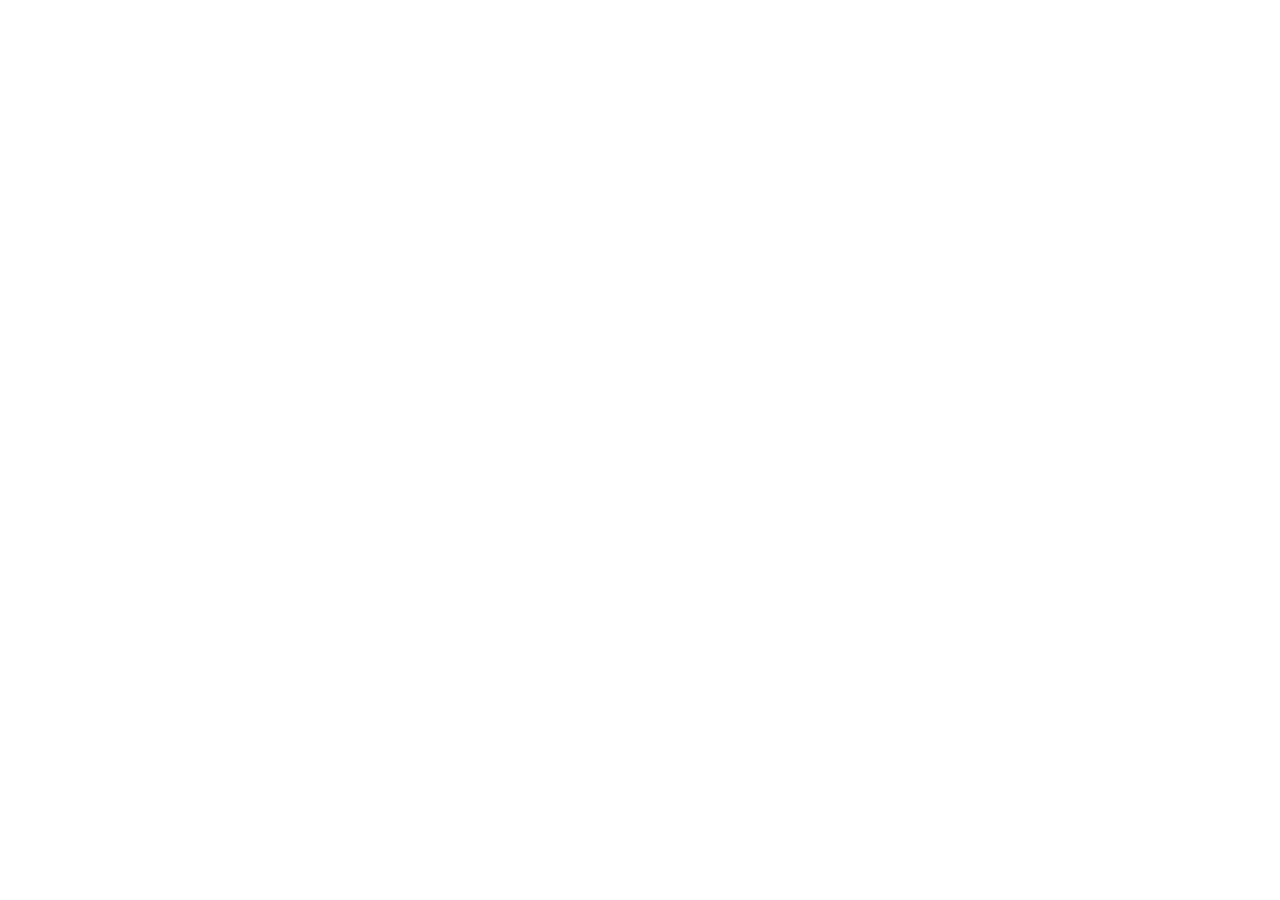
==== index.html @ f106d26b "Init : création du dépôt, arborescence des fichiers et structure HTML de base" ====
<!DOCTYPE html>
<html lang="fr">
<head>
 <meta charset="UTF-8">
 <meta name="viewport" content="width=device-width, initial-scale=1.0">
 <title>AfriTalent — Accueil</title>
 <!-- Bootstrap 5 via CDN : feuille de style -->
 <link
href="https://cdn.jsdelivr.net/npm/bootstrap@5.3.0/dist/css/bootstrap.min.css"
rel="stylesheet">
 <!-- Votre feuille de style personnelle -->
 <link rel="stylesheet" href="css/style.css">
</head>
<body>
 <!-- Le contenu de la page sera ajoute ici -->
 <!-- Bootstrap 5 via CDN : script JavaScript -->
 <script
src="https://cdn.jsdelivr.net/npm/bootstrap@5.3.0/dist/js/bootstrap.bundle.min.js"
></script>
 <!-- Votre script JavaScript -->
 <script src="js/main.js"></script>
 </body>
</html>
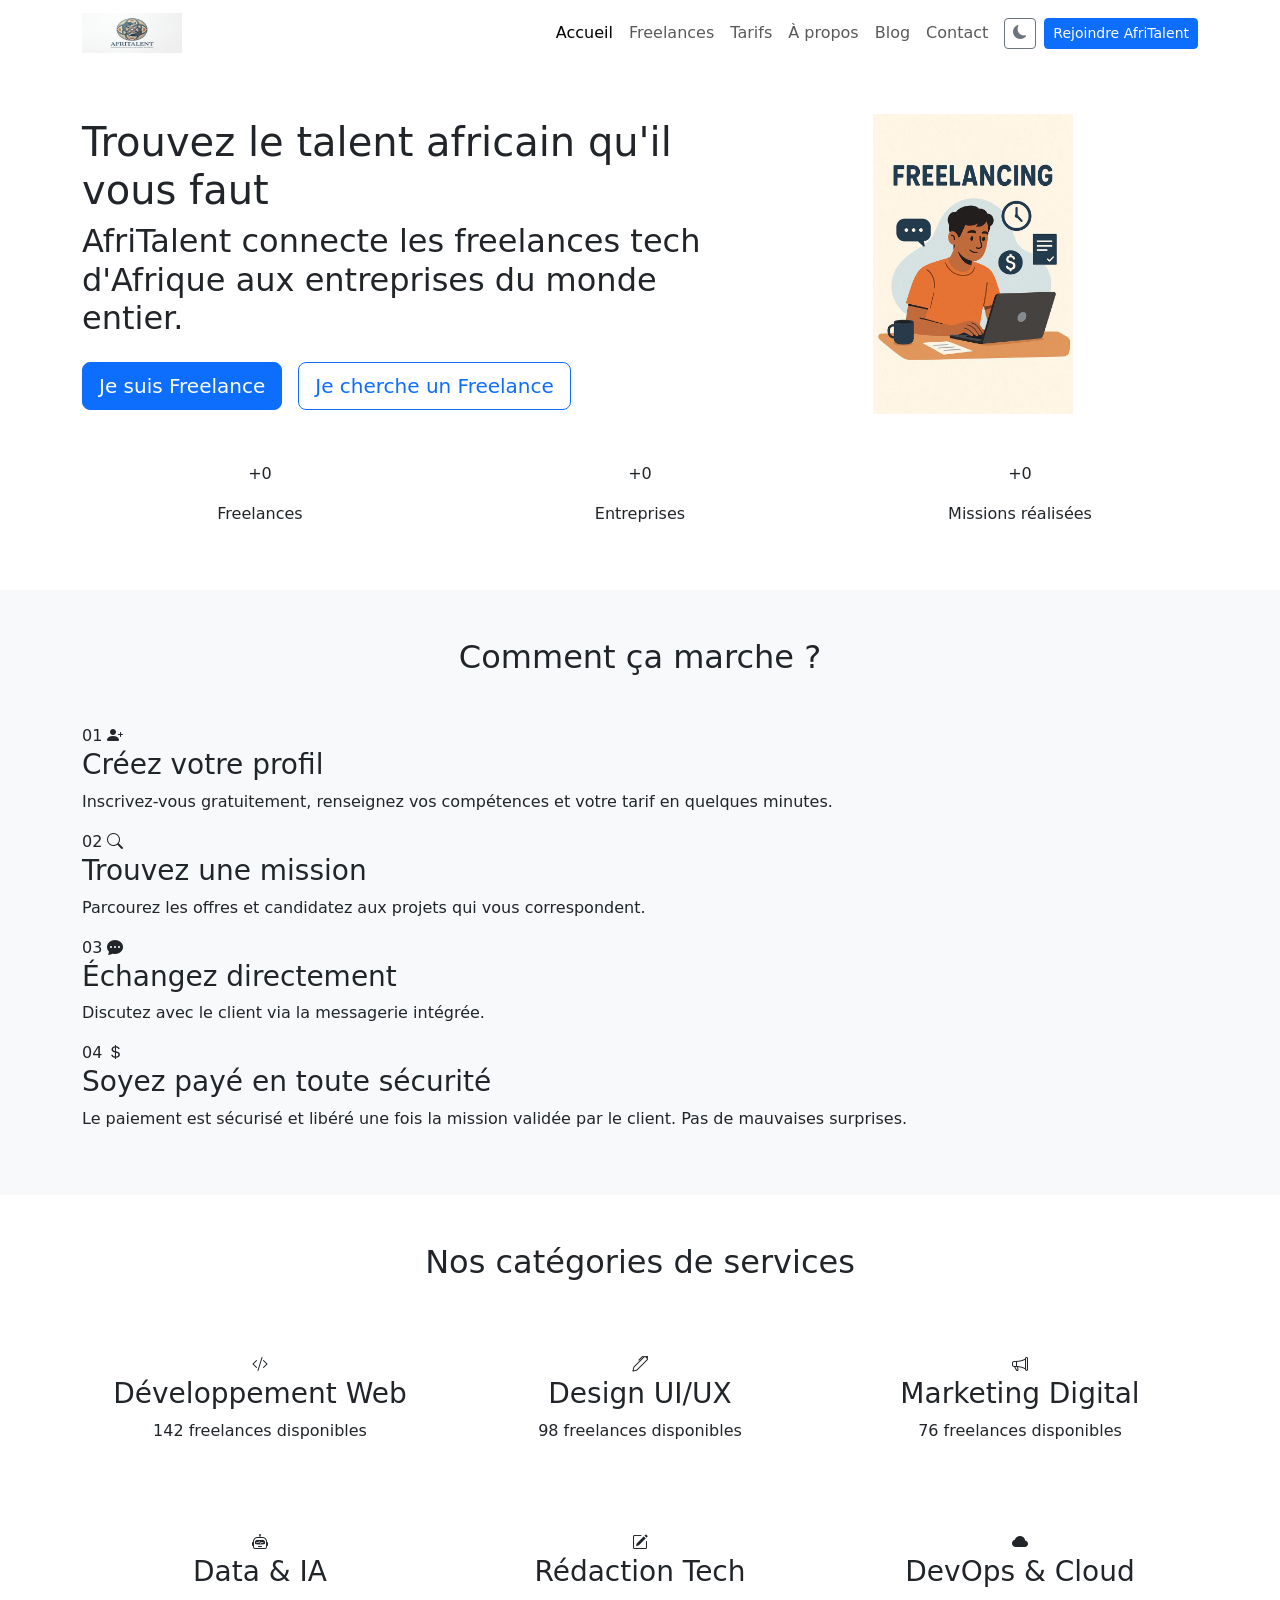
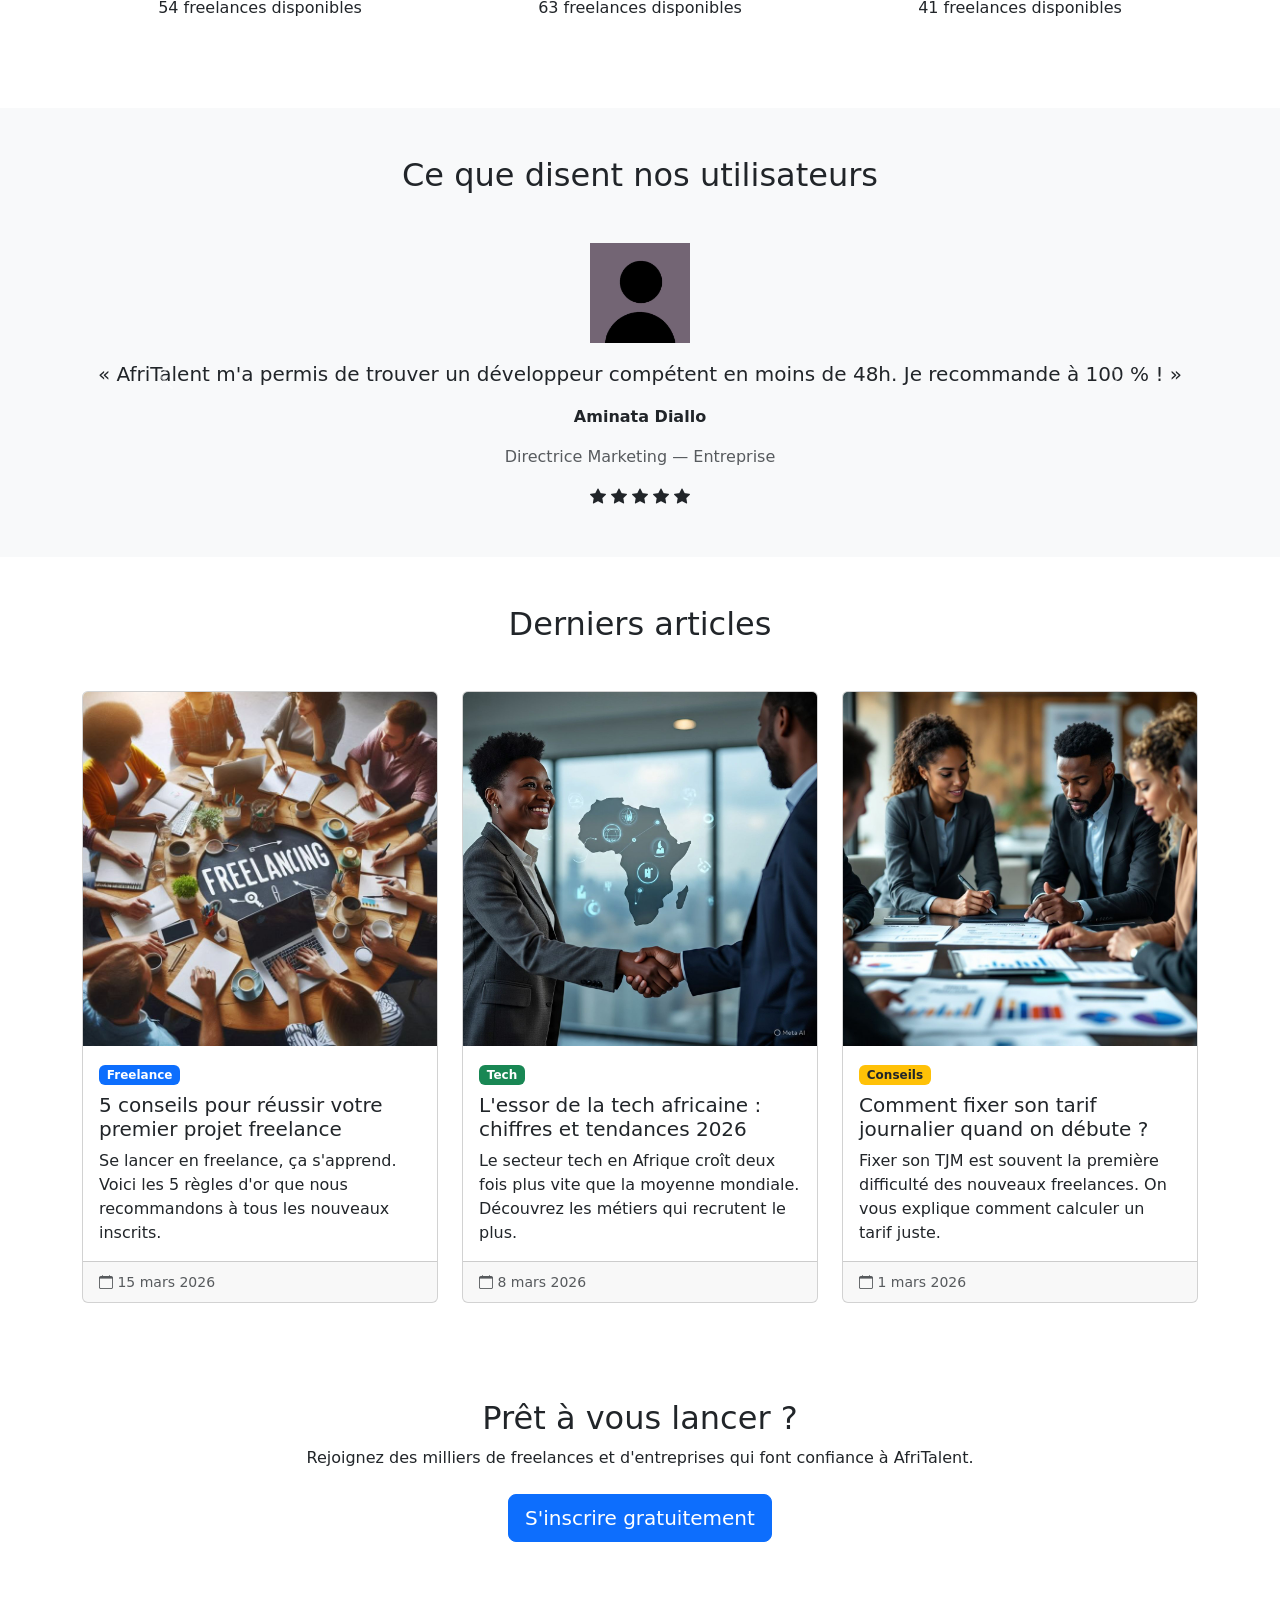
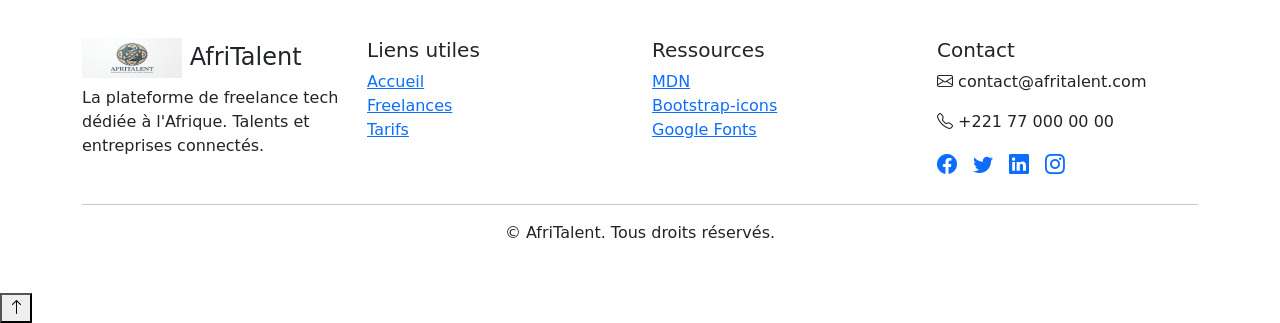
==== commit a8c718fd: "HTML : structure complète des 5 pages avec sections et contenu texte" ====
--- a/index.html
+++ b/index.html
@@ -1,23 +1,419 @@
 <!DOCTYPE html>
 <html lang="fr">
 <head>
- <meta charset="UTF-8">
- <meta name="viewport" content="width=device-width, initial-scale=1.0">
- <title>AfriTalent — Accueil</title>
- <!-- Bootstrap 5 via CDN : feuille de style -->
- <link
-href="https://cdn.jsdelivr.net/npm/bootstrap@5.3.0/dist/css/bootstrap.min.css"
-rel="stylesheet">
- <!-- Votre feuille de style personnelle -->
- <link rel="stylesheet" href="css/style.css">
+  <meta charset="UTF-8">
+  <meta name="viewport" content="width=device-width, initial-scale=1.0">
+  <title>AfriTalent — Accueil</title>
+  <link href="https://cdn.jsdelivr.net/npm/bootstrap@5.3.0/dist/css/bootstrap.min.css" rel="stylesheet">
+  <link href="https://cdn.jsdelivr.net/npm/bootstrap-icons@1.11.0/font/bootstrap-icons.css" rel="stylesheet">
+  <link href="https://fonts.googleapis.com/css2?family=Poppins:wght@600;700&family=Lato:wght@400;700&display=swap" rel="stylesheet">
+
+  
+  <link rel="stylesheet" href="css/style.css">
 </head>
 <body>
- <!-- Le contenu de la page sera ajoute ici -->
- <!-- Bootstrap 5 via CDN : script JavaScript -->
- <script
-src="https://cdn.jsdelivr.net/npm/bootstrap@5.3.0/dist/js/bootstrap.bundle.min.js"
-></script>
- <!-- Votre script JavaScript -->
- <script src="js/main.js"></script>
- </body>
+
+ 
+  <nav class="navbar navbar-expand-lg" id="navbar">
+    <div class="container">
+          <a class="navbar-brand d-flex align-items-center gap-2" href="index.html">
+            <img src="images/WhatsApp Image 2026-04-07 at 17.41.24.jpeg" width="100" height="40" alt="Logo AfriTalent" />
+          </a>
+
+     
+      <button
+        class="navbar-toggler"
+        type="button"
+        data-bs-toggle="collapse"
+        data-bs-target="#navMenu"
+        aria-controls="navMenu"
+        aria-expanded="false"
+        aria-label="Ouvrir le menu">
+        <span class="navbar-toggler-icon"></span>
+      </button>
+
+      
+      <div class="collapse navbar-collapse" id="navMenu">
+        <ul class="navbar-nav ms-auto align-items-lg-center">
+          <li class="nav-item"><a class="nav-link active" href="index.html">Accueil</a></li>
+          <li class="nav-item"><a class="nav-link" href="freelances.html">Freelances</a></li>
+          <li class="nav-item"><a class="nav-link" href="tarifs.html">Tarifs</a></li>
+          <li class="nav-item"><a class="nav-link" href="about.html">À propos</a></li>
+          <li class="nav-item"><a class="nav-link" href="index.html#blog">Blog</a></li>
+          <li class="nav-item"><a class="nav-link" href="contact.html">Contact</a></li>
+          
+          <li class="nav-item ms-lg-2">
+            <button id="darkModeToggle" class="btn btn-sm btn-outline-secondary" aria-label="Activer le mode sombre">
+              <i class="bi bi-moon-fill"></i>
+            </button>
+          </li>
+         
+          <li class="nav-item ms-lg-2">
+            <a href="freelances.html" class="btn btn-primary btn-sm">Rejoindre AfriTalent</a>
+          </li>
+        </ul>
+      </div>
+
+    </div>
+  </nav>
+  
+
+
+  <main>    
+    <section id="hero">
+      <div class="container py-5">
+        <div class="row align-items-center">
+          <div class="col-lg-7">
+            <h1 class="hero-titre">Trouvez le talent africain qu'il vous faut</h1>
+            <h2 class="hero-sous-titre">AfriTalent connecte les freelances tech d'Afrique aux entreprises du monde entier.</h2>
+            <div class="d-flex gap-3 flex-wrap mt-4">
+              <a href="freelances.html" class="btn btn-primary btn-lg">Je suis Freelance</a>
+              <a href="freelances.html" class="btn btn-outline-primary btn-lg">Je cherche un Freelance</a>
+            </div>
+          </div>
+
+          
+          <div class="col-lg-5 text-center mt-4 mt-lg-0">
+            <img
+              src="images/df5d270bd0e7ac4cbce2df0875bbf3d8.jpg"
+               class="img-fluid hero-img"
+              width="200">
+              
+          </div>
+
+        </div>
+
+        
+        <div class="row text-center mt-5 stats-row">
+          <div class="col-4">
+            <p class="stat-nombre" data-cible="2500">+0</p>
+            <p class="stat-label">Freelances</p>
+          </div>
+          <div class="col-4">
+            <p class="stat-nombre" data-cible="800">+0</p>
+            <p class="stat-label">Entreprises</p>
+          </div>
+          <div class="col-4">
+            <p class="stat-nombre" data-cible="12000">+0</p>
+            <p class="stat-label">Missions réalisées</p>
+          </div>
+        </div>
+
+      </div>
+    </section>
+    
+    <section id="comment-ca-marche" class="py-5 bg-light">
+      <div class="container">
+
+        <h2 class="text-center section-titre mb-5">Comment ça marche ?</h2>
+
+       
+        <div class="bento-grid">
+
+          <div class="bento-card bento-large">
+            <span class="etape-num">01</span>
+            <i class="bi bi-person-plus-fill bento-icon"></i>
+            <h3>Créez votre profil</h3>
+            <p>Inscrivez-vous gratuitement, renseignez vos compétences et votre tarif en quelques minutes.</p>
+          </div>
+
+          <div class="bento-card">
+            <span class="etape-num">02</span>
+            <i class="bi bi-search bento-icon"></i>
+            <h3>Trouvez une mission</h3>
+            <p>Parcourez les offres et candidatez aux projets qui vous correspondent.</p>
+          </div>
+
+          <div class="bento-card">
+            <span class="etape-num">03</span>
+            <i class="bi bi-chat-dots-fill bento-icon"></i>
+            <h3>Échangez directement</h3>
+            <p>Discutez avec le client via la messagerie intégrée.</p>
+          </div>
+
+          <div class="bento-card bento-large">
+            <span class="etape-num">04</span>
+            <i class="bi bi-currency-dollar bento-icon"></i>
+            <h3>Soyez payé en toute sécurité</h3>
+            <p>Le paiement est sécurisé et libéré une fois la mission validée par le client. Pas de mauvaises surprises.</p>
+          </div>
+
+        </div>
+
+      </div>
+    </section>
+    
+    <section id="categories" class="py-5">
+      <div class="container">
+
+        <h2 class="text-center section-titre mb-5">Nos catégories de services</h2>
+
+        <div class="row g-4">
+
+          <div class="col-6 col-md-4">
+            <div class="carte-categorie text-center p-4">
+              <i class="bi bi-code-slash cat-icon"></i>
+              <h3>Développement Web</h3>
+              <p>142 freelances disponibles</p>
+            </div>
+          </div>
+
+          <div class="col-6 col-md-4">
+            <div class="carte-categorie text-center p-4">
+              <i class="bi bi-pen cat-icon"></i>
+              <h3>Design UI/UX</h3>
+              <p>98 freelances disponibles</p>
+            </div>
+          </div>
+
+          <div class="col-6 col-md-4">
+            <div class="carte-categorie text-center p-4">
+              <i class="bi bi-megaphone cat-icon"></i>
+              <h3>Marketing Digital</h3>
+              <p>76 freelances disponibles</p>
+            </div>
+          </div>
+
+          <div class="col-6 col-md-4">
+            <div class="carte-categorie text-center p-4">
+              <i class="bi bi-robot cat-icon"></i>
+              <h3>Data & IA</h3>
+              <p>54 freelances disponibles</p>
+            </div>
+          </div>
+
+          <div class="col-6 col-md-4">
+            <div class="carte-categorie text-center p-4">
+              <i class="bi bi-pencil-square cat-icon"></i>
+              <h3>Rédaction Tech</h3>
+              <p>63 freelances disponibles</p>
+            </div>
+          </div>
+
+          <div class="col-6 col-md-4">
+            <div class="carte-categorie text-center p-4">
+              <i class="bi bi-cloud-fill cat-icon"></i>
+              <h3>DevOps & Cloud</h3>
+              <p>41 freelances disponibles</p>
+            </div>
+          </div>
+
+        </div>
+
+      </div>
+    </section>
+    
+    <section id="temoignages" class="py-5 bg-light">
+      <div class="container">
+
+        <h2 class="text-center section-titre mb-5">Ce que disent nos utilisateurs</h2>
+
+       
+        <div id="carouselTemoignages" class="carousel slide" data-bs-ride="carousel">
+
+          <div class="carousel-inner">
+
+            
+            <div class="carousel-item active">
+              <div class="temoignage-carte text-center mx-auto">
+                <img src="images/687cf7e472a3b16ec2a5eead4aaeaf37.jpg" width="100" class="avatar-temoignage">
+                <blockquote class="blockquote mt-3">
+                  <p>« AfriTalent m'a permis de trouver un développeur compétent en moins de 48h. Je recommande à 100 % ! »</p>
+                </blockquote>
+                <p class="fw-bold">Aminata Diallo</p>
+                <p class="text-muted">Directrice Marketing — Entreprise</p>
+                <div class="etoiles">
+                  <i class="bi bi-star-fill"></i>
+                  <i class="bi bi-star-fill"></i>
+                  <i class="bi bi-star-fill"></i>
+                  <i class="bi bi-star-fill"></i>
+                  <i class="bi bi-star-fill"></i>
+                </div>
+              </div>
+            </div>
+
+            
+            <div class="carousel-item">
+              <div class="temoignage-carte text-center mx-auto">
+                <img src="images/76f5a322677777bc0635cb9f564b9ad1.jpg"   width="100" class="avatar-temoignage">
+                <blockquote class="blockquote mt-3">
+                  <p>« Grâce à AfriTalent, j'ai décroché mes 5 premières missions en seulement 2 semaines. »</p>
+                </blockquote>
+                <p class="fw-bold">Kofi Olomide</p>
+                <p class="text-muted">Développeur Frontend — Freelance</p>
+                <div class="etoiles">
+                  <i class="bi bi-star-fill"></i>
+                  <i class="bi bi-star-fill"></i>
+                  <i class="bi bi-star-fill"></i>
+                  <i class="bi bi-star-fill"></i>
+                  <i class="bi bi-star-half"></i>
+                </div>
+              </div>
+            </div>
+
+            
+            <div class="carousel-item">
+              <div class="temoignage-carte text-center mx-auto">
+                <img src="images/f19e9a0d8a4726cd33b479cc084d7b6a.jpg" width="100" class="avatar-temoignage">
+                <blockquote class="blockquote mt-3">
+                  <p>« Une plateforme pensée pour les freelances africains. Les paiements sont rapides et sécurisés. »</p>
+                </blockquote>
+                <p class="fw-bold">Fatou Ndiaye</p>
+                <p class="text-muted">Designer UI/UX — Freelance</p>
+                <div class="etoiles">
+                  <i class="bi bi-star-fill"></i>
+                  <i class="bi bi-star-fill"></i>
+                  <i class="bi bi-star-fill"></i>
+                  <i class="bi bi-star-fill"></i>
+                  <i class="bi bi-star-fill"></i>
+                </div>
+              </div>
+            </div>
+
+          </div>
+
+          
+          <button class="carousel-control-prev" type="button" data-bs-target="#carouselTemoignages" data-bs-slide="prev" aria-label="Témoignage précédent">
+            <span class="carousel-control-prev-icon"></span>
+          </button>
+          <button class="carousel-control-next" type="button" data-bs-target="#carouselTemoignages" data-bs-slide="next" aria-label="Témoignage suivant">
+            <span class="carousel-control-next-icon"></span>
+          </button>
+
+        </div>
+
+      </div>
+    </section>
+   
+    <section id="blog" class="py-5">
+      <div class="container">
+
+        <h2 class="text-center section-titre mb-5">Derniers articles</h2>
+
+        <div class="row g-4">
+
+         
+          <article class="col-12 col-md-4">
+            <div class="card h-100">
+              <img src="images/b1a58b099ced44c5b2db3e77854147b1.jpg" width="100" class="card-img-top">
+              <div class="card-body">
+                <span class="badge bg-primary mb-2">Freelance</span>
+                <h3 class="card-title h5">5 conseils pour réussir votre premier projet freelance</h3>
+                <p class="card-text">Se lancer en freelance, ça s'apprend. Voici les 5 règles d'or que nous recommandons à tous les nouveaux inscrits.</p>
+              </div>
+              <div class="card-footer text-muted">
+                <small><i class="bi bi-calendar"></i> 15 mars 2026</small>
+              </div>
+            </div>
+          </article>
+
+          
+          <article class="col-12 col-md-4">
+            <div class="card h-100">
+              <img src="images/bdda19cdc6d26619f533c00db366be8b.jpg" width="100" class="card-img-top">
+              <div class="card-body">
+                <span class="badge bg-success mb-2">Tech</span>
+                <h3 class="card-title h5">L'essor de la tech africaine : chiffres et tendances 2026</h3>
+                <p class="card-text">Le secteur tech en Afrique croît deux fois plus vite que la moyenne mondiale. Découvrez les métiers qui recrutent le plus.</p>
+              </div>
+              <div class="card-footer text-muted">
+                <small><i class="bi bi-calendar"></i> 8 mars 2026</small>
+              </div>
+            </div>
+          </article>
+
+          
+          <article class="col-12 col-md-4">
+            <div class="card h-100">
+              <img src="images/9570a740dff319b472f298de32eec435.jpg" width="100" class="card-img-top">
+              <div class="card-body">
+                <span class="badge bg-warning text-dark mb-2">Conseils</span>
+                <h3 class="card-title h5">Comment fixer son tarif journalier quand on débute ?</h3>
+                <p class="card-text">Fixer son TJM est souvent la première difficulté des nouveaux freelances. On vous explique comment calculer un tarif juste.</p>
+              </div>
+              <div class="card-footer text-muted">
+                <small><i class="bi bi-calendar"></i> 1 mars 2026</small>
+              </div>
+            </div>
+          </article>
+
+        </div>
+      </div>
+    </section>
+    
+    <section id="cta" class="py-5">
+      <div class="container text-center">
+        <h2 class="section-titre">Prêt à vous lancer ?</h2>
+        <p class="mb-4">Rejoignez des milliers de freelances et d'entreprises qui font confiance à AfriTalent.</p>
+        <a href="contact.html" class="btn btn-primary btn-lg">S'inscrire gratuitement</a>
+      </div>
+    </section>
+    
+
+  </main>
+
+
+ 
+  <footer class="py-5">
+    <div class="container">
+      <div class="row g-4">
+
+       
+        <div class="col-12 col-md-3">
+          <h4><img src="images/WhatsApp Image 2026-04-07 at 17.41.24.jpeg" width="100" height="40" alt="Logo AfriTalent" /> AfriTalent</h4>
+          <p>La plateforme de freelance tech dédiée à l'Afrique. Talents et entreprises connectés.</p>
+        </div>
+
+        
+        <div class="col-6 col-md-3">
+          <h5>Liens utiles</h5>
+          <ul class="list-unstyled">
+            <li><a href="index.html">Accueil</a></li>
+            <li><a href="freelances.html">Freelances</a></li>
+            <li><a href="tarifs.html">Tarifs</a></li>
+          </ul>
+        </div>
+
+       
+        <div class="col-6 col-md-3">
+          <h5>Ressources</h5>
+          <ul class="list-unstyled">
+            <li><a href="https://developer.mozilla.org/fr/">MDN</a></li>
+            <li><a href="https://icons.getbootstrap.com/">Bootstrap-icons</a></li>
+            <li><a href="https://fonts.googleapis.com/css2?family=Poppins:wght@600;700&family=Lato:wght@400;700&display=swap">Google Fonts</a></li>
+          </ul>
+        </div>
+
+        
+        <div class="col-12 col-md-3">
+          <h5>Contact</h5>
+          <p><i class="bi bi-envelope"></i> contact@afritalent.com</p>
+          <p><i class="bi bi-telephone"></i> +221 77 000 00 00</p>
+          <div class="d-flex gap-3 mt-2">
+            <a href="#" aria-label="Facebook AfriTalent"><i class="bi bi-facebook fs-5"></i></a>
+            <a href="#" aria-label="Twitter AfriTalent"><i class="bi bi-twitter fs-5"></i></a>
+            <a href="#" aria-label="LinkedIn AfriTalent"><i class="bi bi-linkedin fs-5"></i></a>
+            <a href="#" aria-label="Instagram AfriTalent"><i class="bi bi-instagram fs-5"></i></a>
+          </div>
+        </div>
+
+      </div>
+
+     
+      <hr class="mt-4">
+      <p class="text-center mb-0">© <span id="annee"></span> AfriTalent. Tous droits réservés.</p>
+    </div>
+  </footer>
+  
+
+ 
+  <button id="btnHaut" aria-label="Retour en haut de page">
+    <i class="bi bi-arrow-up"></i>
+  </button>
+
+  
+  <script src="https://cdn.jsdelivr.net/npm/bootstrap@5.3.0/dist/js/bootstrap.bundle.min.js"></script>
+  <script src="js/main.js"></script>
+
+</body>
 </html>
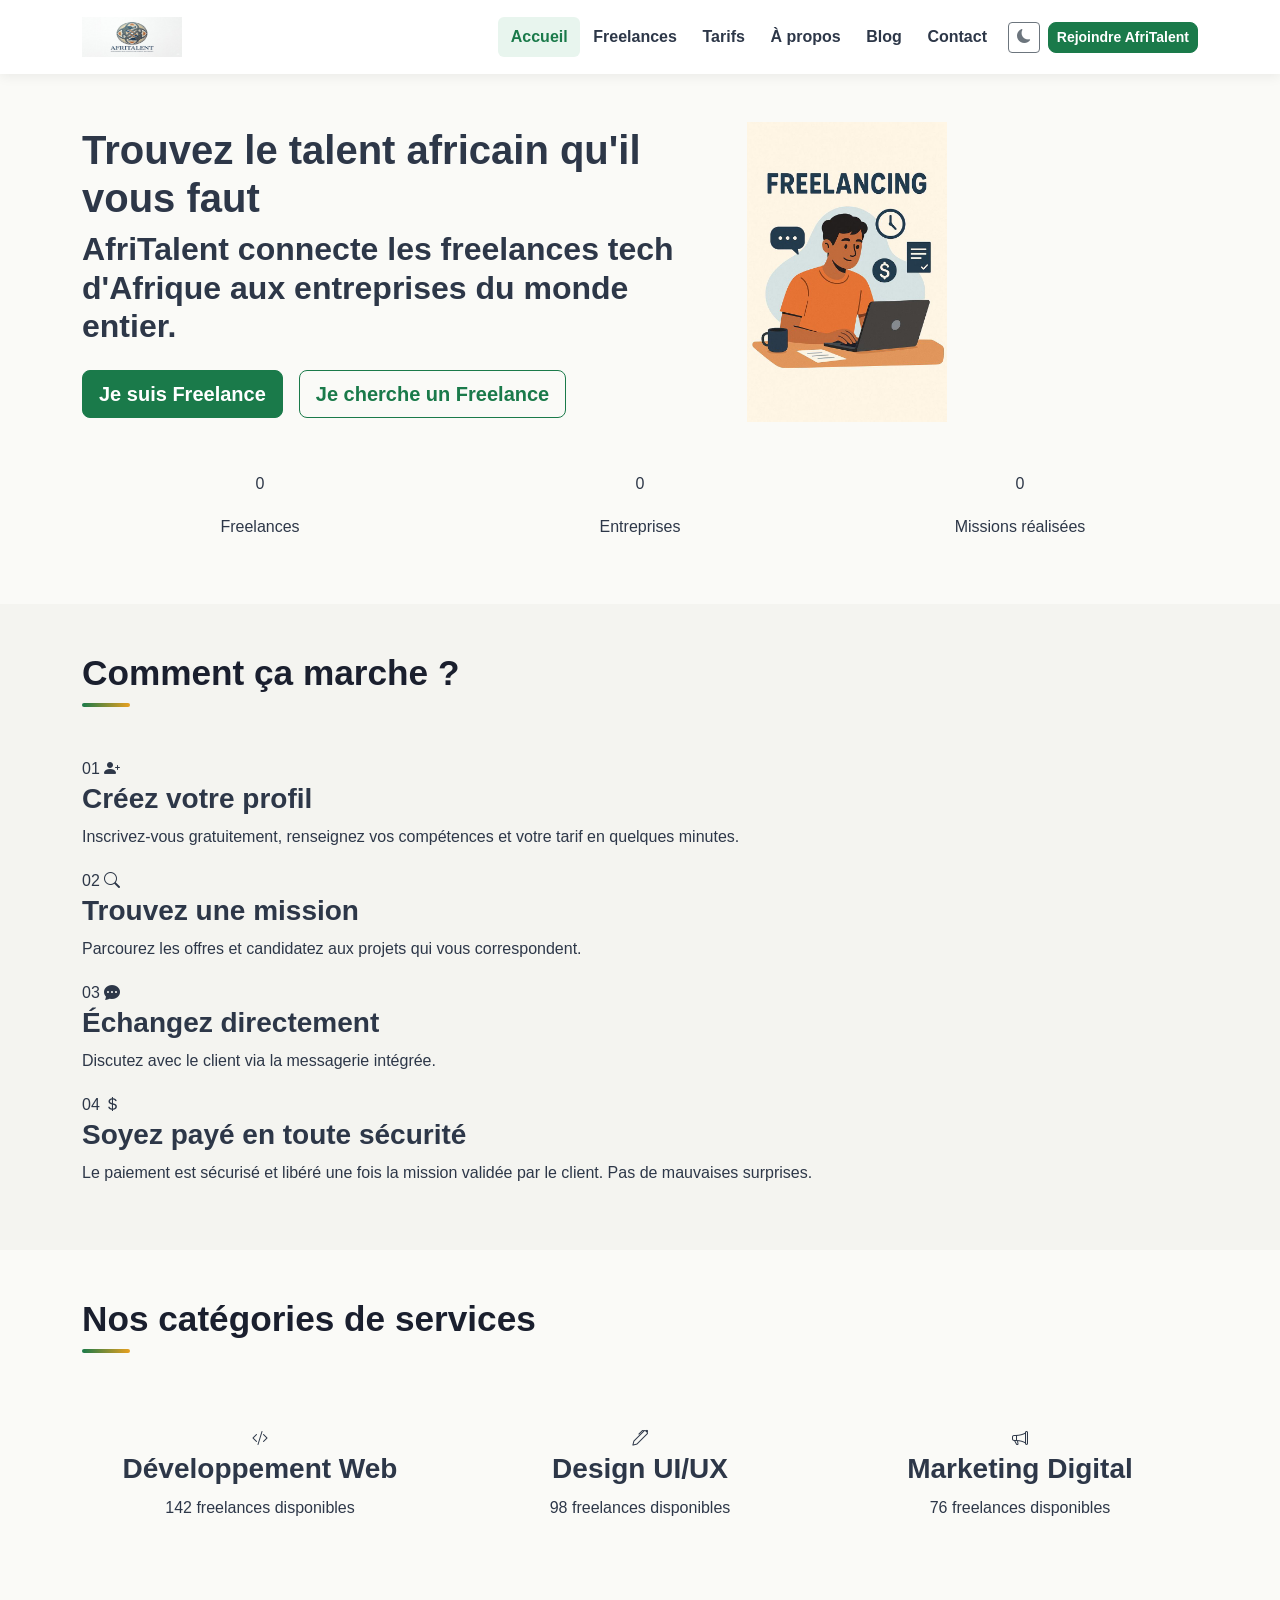
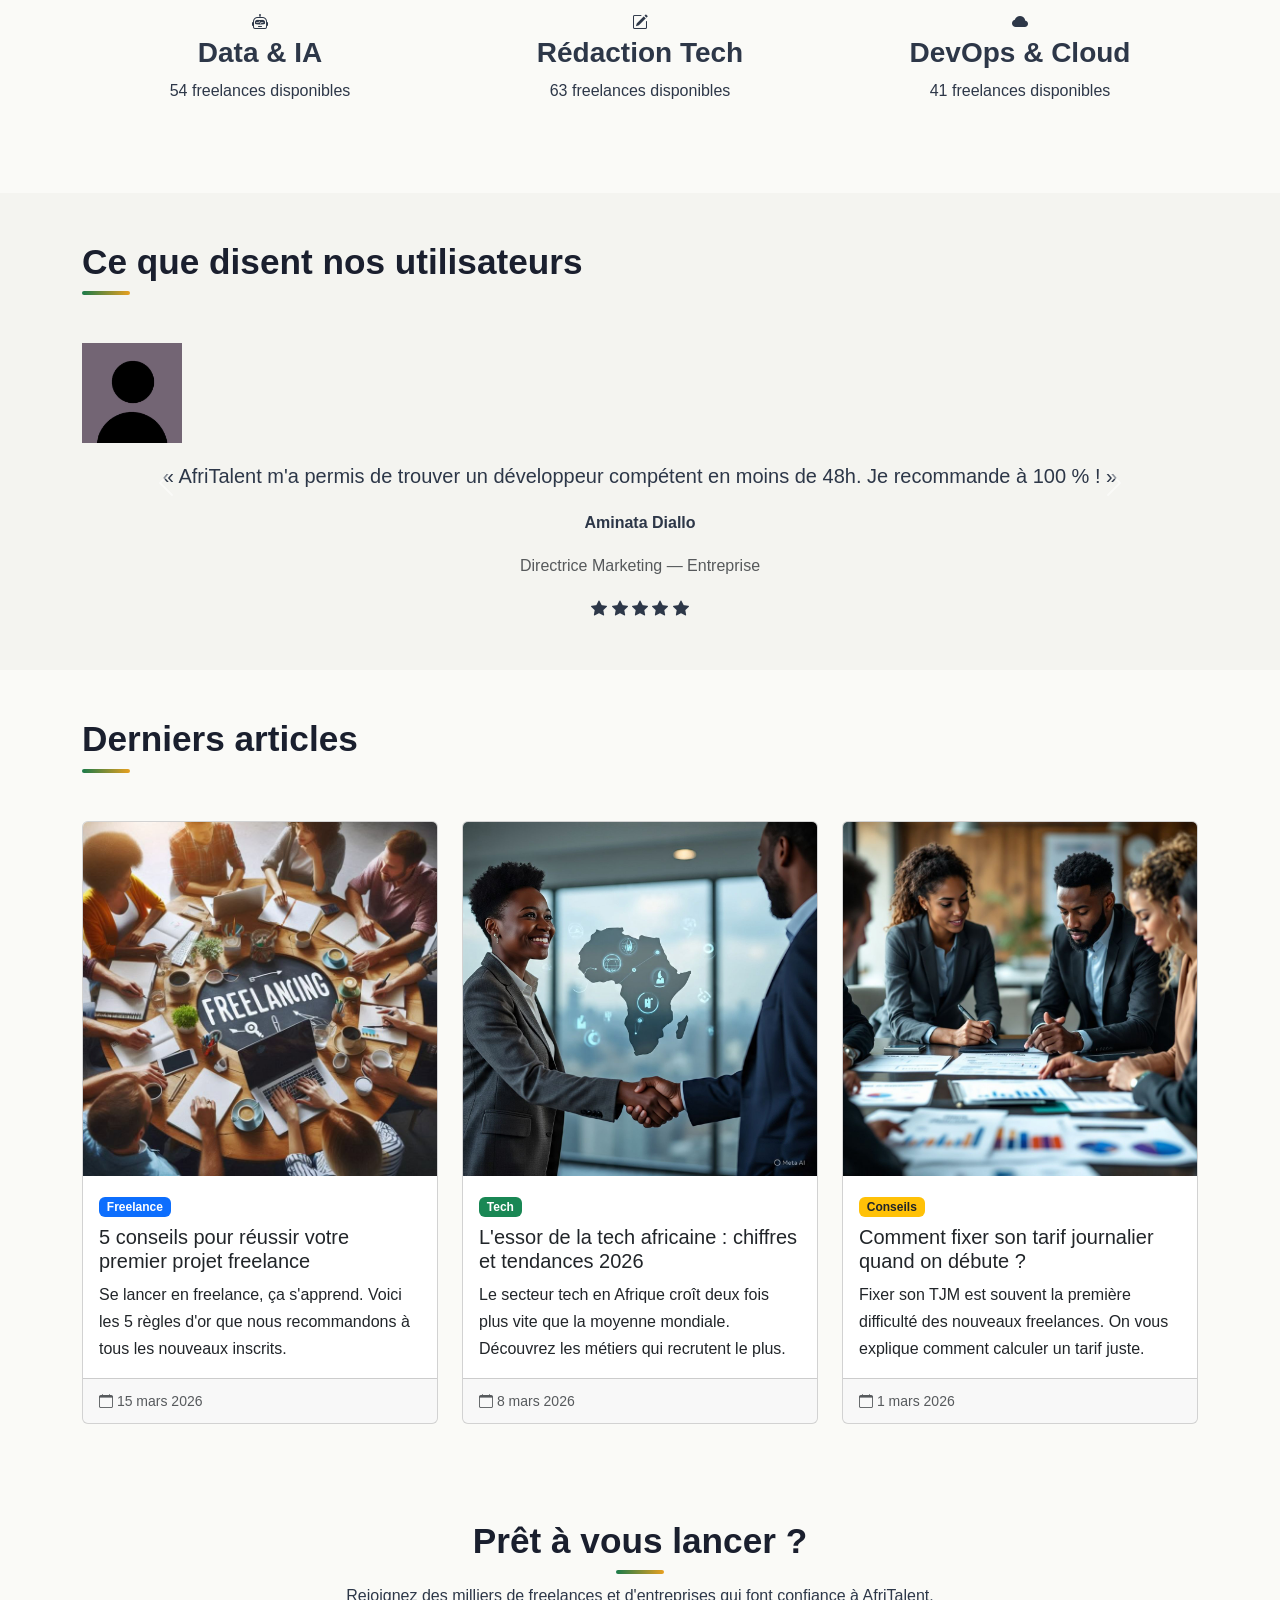
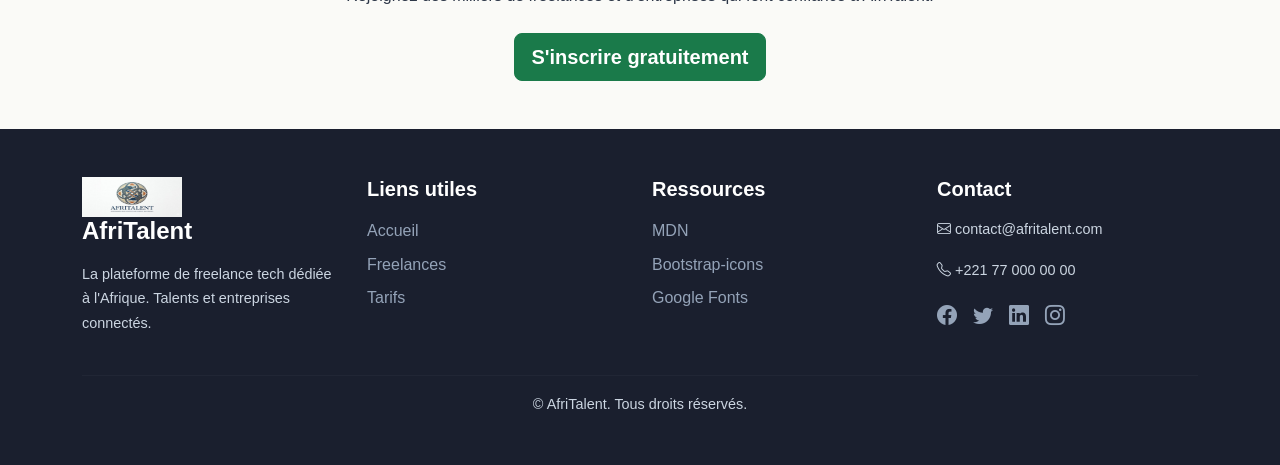
==== commit 2b1aab99: "CSS : variables, typographie, layout général et styles de base" ====
--- a/index.html
+++ b/index.html
@@ -86,15 +86,15 @@
         
         <div class="row text-center mt-5 stats-row">
           <div class="col-4">
-            <p class="stat-nombre" data-cible="2500">+0</p>
+            <p class="stat-nombre" data-cible="2500">0</p>
             <p class="stat-label">Freelances</p>
           </div>
           <div class="col-4">
-            <p class="stat-nombre" data-cible="800">+0</p>
+            <p class="stat-nombre" data-cible="800">0</p>
             <p class="stat-label">Entreprises</p>
           </div>
           <div class="col-4">
-            <p class="stat-nombre" data-cible="12000">+0</p>
+            <p class="stat-nombre" data-cible="12000">0</p>
             <p class="stat-label">Missions réalisées</p>
           </div>
         </div>
--- a/css/style.css
+++ b/css/style.css
@@ -0,0 +1,179 @@
+/* COMMIT 3 — CSS : variables, typographie, layout général et styles de base */
+
+:root {
+  --vert:        #1a7a4a;
+  --vert-clair:  #25a060;
+  --vert-pale:   #e8f5ee;
+  --or:          #e8a020;
+  --or-clair:    #fef3dc;
+  --blanc:       #ffffff;
+  --creme:       #fafaf7;
+  --gris-clair:  #f4f4f0;
+  --gris-texte:  #6b7280;
+  --sombre:      #1a1f2e;
+  --texte:       #2d3748;
+  --ombre:       0 4px 20px rgba(0,0,0,.08);
+  --ombre-forte: 0 8px 32px rgba(0,0,0,.14);
+  --radius:      12px;
+  --radius-lg:   20px;
+  --transition:  .25s ease;
+}
+
+body.dark-mode {
+  --blanc:      #1a1f2e;
+  --creme:      #141824;
+  --gris-clair: #1e2535;
+  --texte:      #e2e8f0;
+  --gris-texte: #94a3b8;
+  --vert-pale:  #0e2a1c;
+  --or-clair:   #2a1f00;
+  background-color: #141824 !important;
+  color: #e2e8f0 !important;
+}
+
+*, *::before, *::after { box-sizing: border-box; margin: 0; padding: 0; }
+html { scroll-behavior: smooth; overflow-x: hidden; }
+
+body {
+  font-family: 'Lato', sans-serif;
+  font-size: 16px;
+  line-height: 1.7;
+  color: var(--texte);
+  background: var(--creme);
+  overflow-x: hidden;
+  transition: background var(--transition), color var(--transition);
+}
+
+img { max-width: 100%; display: block; }
+a { color: var(--vert); text-decoration: none; transition: color var(--transition); }
+a:hover { color: var(--vert-clair); }
+:focus-visible { outline: 3px solid var(--vert); outline-offset: 3px; }
+
+h1, h2, h3, h4, h5, h6, .hero-titre, .section-titre {
+  font-family: 'Poppins', sans-serif;
+  font-weight: 700;
+  line-height: 1.2;
+}
+
+.section-titre {
+  font-size: clamp(1.6rem, 3vw, 2.2rem);
+  color: var(--sombre);
+  position: relative;
+  display: inline-block;
+}
+body.dark-mode .section-titre { color: var(--texte); }
+
+.section-titre::after {
+  content: '';
+  display: block;
+  width: 48px;
+  height: 4px;
+  background: linear-gradient(90deg, var(--vert), var(--or));
+  border-radius: 2px;
+  margin-top: 8px;
+}
+.text-center .section-titre::after { margin-inline: auto; }
+
+.bg-light { background-color: var(--gris-clair) !important; }
+body.dark-mode .bg-light { background-color: #1e2535 !important; }
+
+#navbar {
+  background: var(--blanc);
+  box-shadow: 0 2px 12px rgba(0,0,0,.07);
+  padding: .75rem 0;
+  position: sticky;
+  top: 0;
+  z-index: 1000;
+  min-height: 64px;
+  transition: all var(--transition);
+}
+body.dark-mode #navbar { background: #1a1f2e !important; }
+
+#navbar .nav-link {
+  font-weight: 700;
+  color: var(--texte);
+  padding: .4rem .8rem;
+  border-radius: 6px;
+  transition: background var(--transition), color var(--transition);
+}
+#navbar .nav-link:hover,
+#navbar .nav-link.active {
+  color: var(--vert);
+  background: var(--vert-pale);
+}
+body.dark-mode #navbar .nav-link { color: var(--texte); }
+
+.btn-primary {
+  background: var(--vert) !important;
+  border-color: var(--vert) !important;
+  color: #fff !important;
+  font-weight: 700;
+  border-radius: 8px;
+  transition: all var(--transition);
+}
+.btn-primary:hover {
+  background: var(--vert-clair) !important;
+  border-color: var(--vert-clair) !important;
+  transform: translateY(-1px);
+  box-shadow: 0 4px 14px rgba(26,122,74,.35);
+}
+.btn-outline-primary {
+  color: var(--vert) !important;
+  border-color: var(--vert) !important;
+  font-weight: 700;
+  border-radius: 8px;
+  background: transparent !important;
+  transition: all var(--transition);
+}
+.btn-outline-primary:hover {
+  background: var(--vert) !important;
+  color: #fff !important;
+  transform: translateY(-1px);
+}
+
+footer { background: var(--sombre); color: #cbd5e1; }
+footer h4, footer h5 { color: #fff; font-family: 'Poppins', sans-serif; font-weight: 700; margin-bottom: 1rem; }
+footer a { color: #94a3b8; transition: color var(--transition); }
+footer a:hover { color: var(--or); }
+footer hr { border-color: rgba(255,255,255,.12); }
+footer p { font-size: .9rem; }
+footer li { margin-bottom: .4rem; }
+
+#btnHaut {
+  position: fixed !important;
+  bottom: 2rem !important;
+  right: 2rem !important;
+  width: 52px !important;
+  height: 52px !important;
+  border-radius: 50% !important;
+  background: var(--vert) !important;
+  color: #fff !important;
+  border: none !important;
+  font-size: 1.3rem !important;
+  cursor: pointer !important;
+  display: flex !important;
+  align-items: center !important;
+  justify-content: center !important;
+  padding: 0 !important;
+  opacity: 0;
+  pointer-events: none;
+  transform: translateY(14px);
+  transition: opacity .35s ease, transform .35s ease;
+  box-shadow: 0 4px 18px rgba(26,122,74,.5) !important;
+  z-index: 9999 !important;
+}
+#btnHaut.visible {
+  opacity: 1 !important;
+  pointer-events: auto !important;
+  transform: translateY(0) !important;
+}
+#btnHaut:hover { background: var(--vert-clair) !important; transform: translateY(-4px) !important; }
+
+body.dark-mode h1, body.dark-mode h2, body.dark-mode h3,
+body.dark-mode h4, body.dark-mode h5, body.dark-mode p,
+body.dark-mode li, body.dark-mode label { color: var(--texte); }
+body.dark-mode .text-muted { color: #94a3b8 !important; }
+body.dark-mode .card { background: #1e2535 !important; }
+body.dark-mode .card-title,
+body.dark-mode .card-text { color: var(--texte) !important; }
+
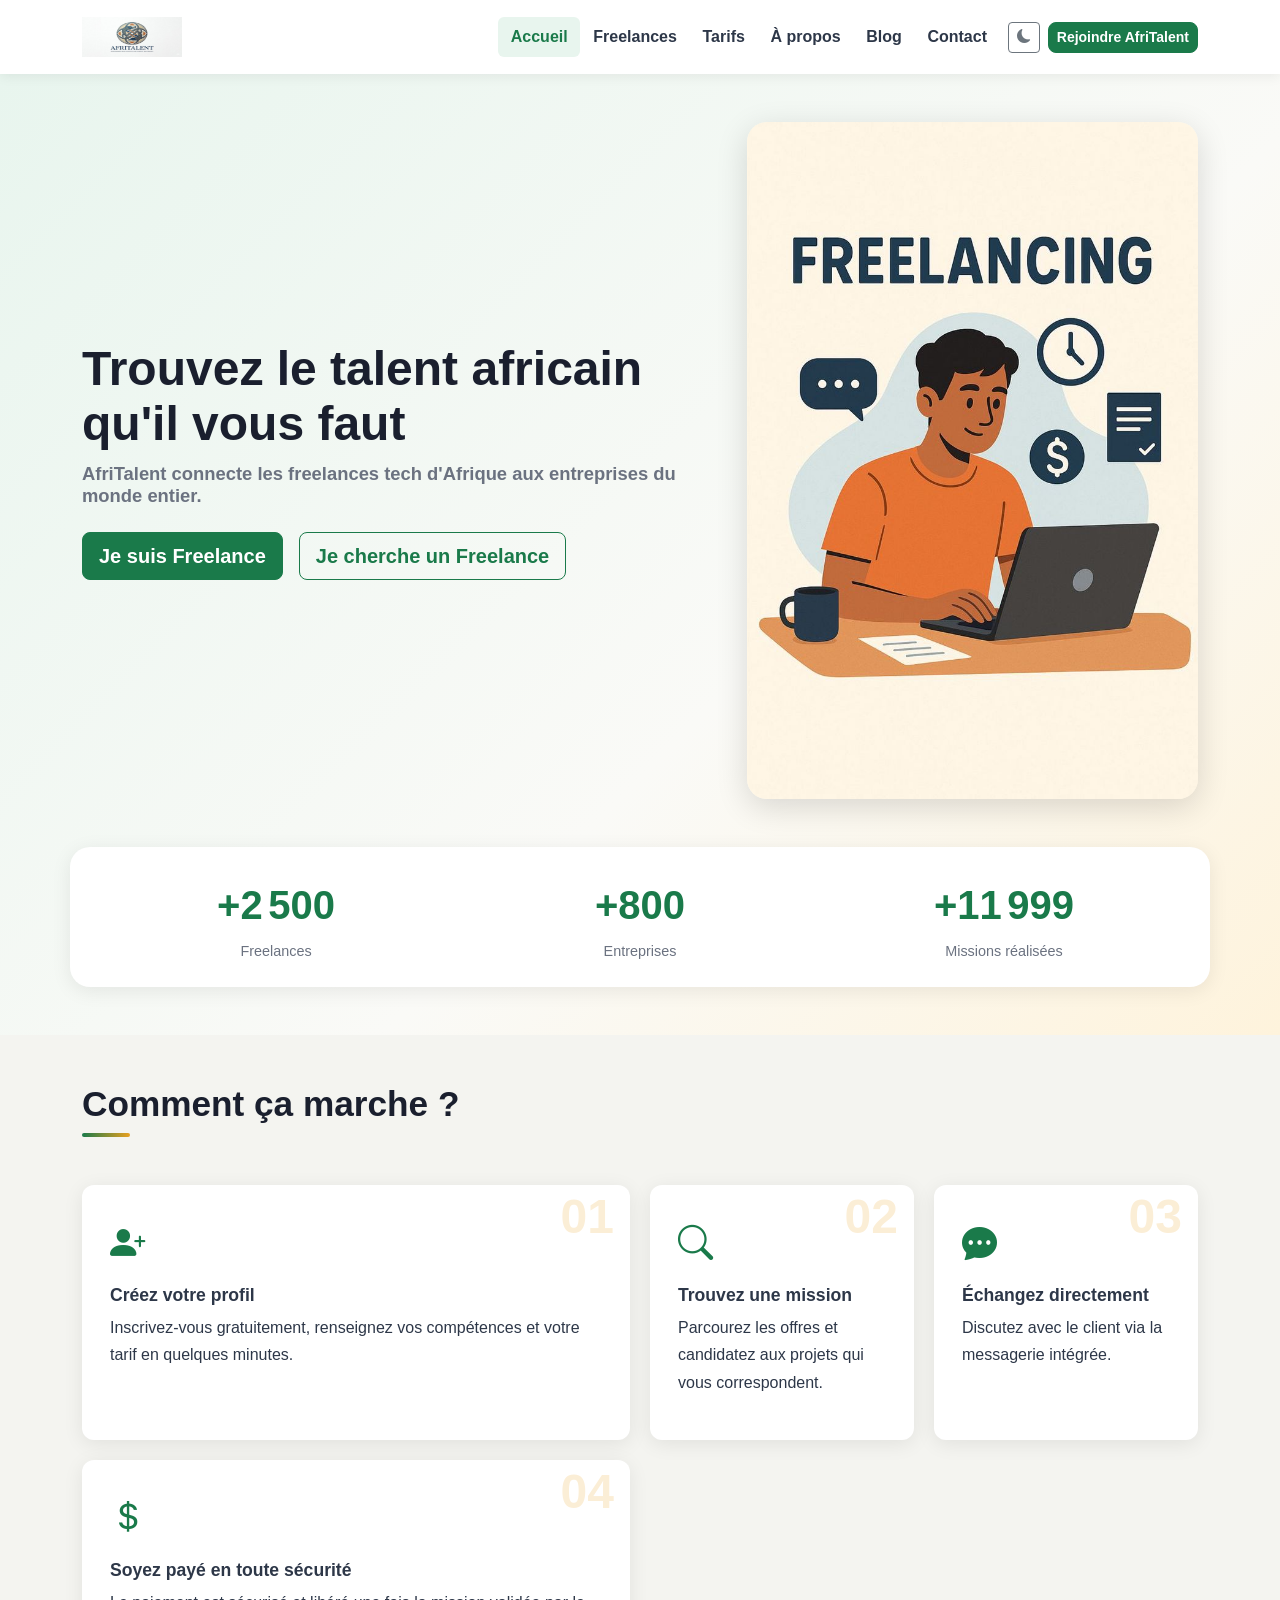
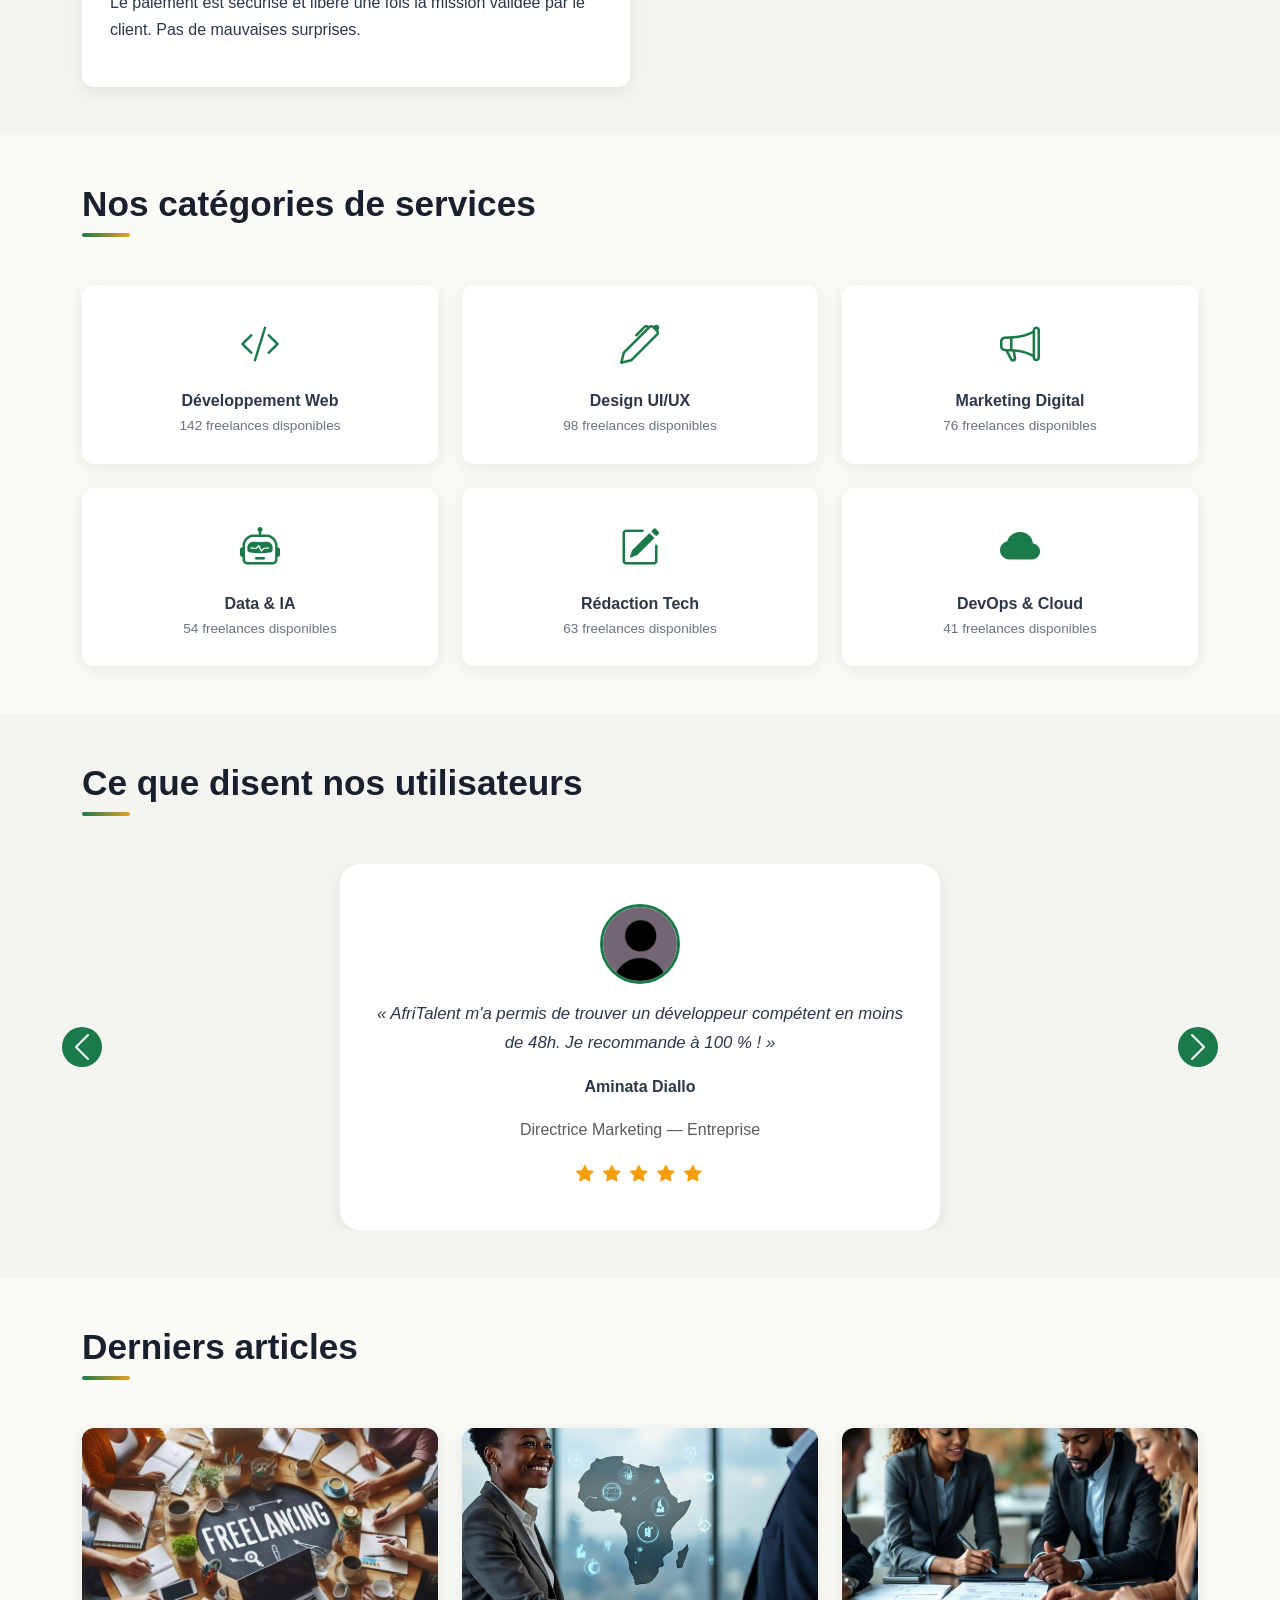
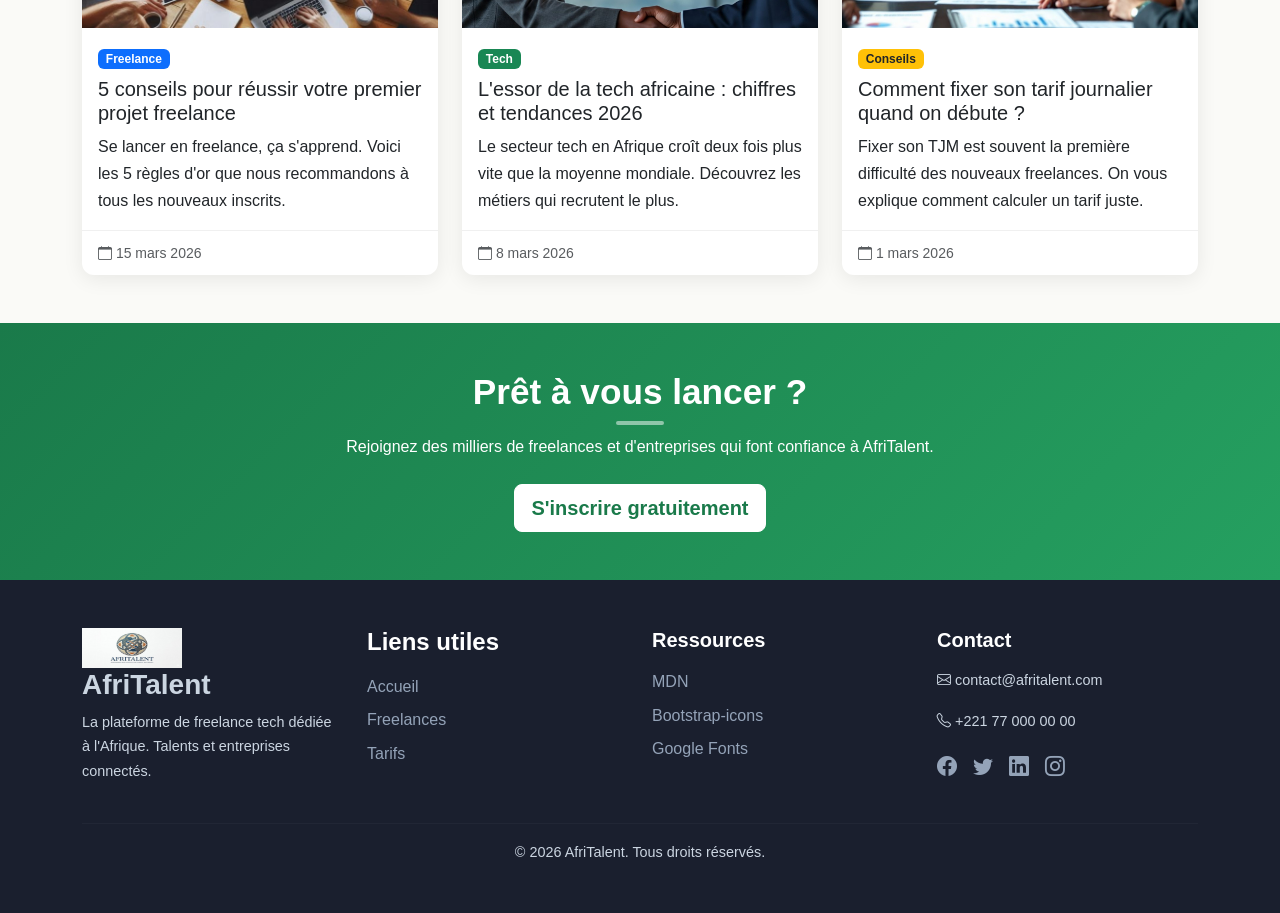
==== commit fcf507e5: ": Finalisation : corrections responsive, optimisation du code et commentaires" ====
--- a/index.html
+++ b/index.html
@@ -17,7 +17,7 @@
   <nav class="navbar navbar-expand-lg" id="navbar">
     <div class="container">
           <a class="navbar-brand d-flex align-items-center gap-2" href="index.html">
-            <img src="images/WhatsApp Image 2026-04-07 at 17.41.24.jpeg" width="100" height="40" alt="Logo AfriTalent" />
+            <img src="images/WhatsApp_Image_2026-04-07_at_17.41.24.jpeg" width="100" height="40" alt="Logo AfriTalent">
           </a>
 
      
@@ -77,7 +77,8 @@
             <img
               src="images/df5d270bd0e7ac4cbce2df0875bbf3d8.jpg"
                class="img-fluid hero-img"
-              width="200">
+              width="200"
+              alt="img-fluid hero-img">
               
           </div>
 
@@ -216,7 +217,7 @@
             
             <div class="carousel-item active">
               <div class="temoignage-carte text-center mx-auto">
-                <img src="images/687cf7e472a3b16ec2a5eead4aaeaf37.jpg" width="100" class="avatar-temoignage">
+                <img src="images/687cf7e472a3b16ec2a5eead4aaeaf37.jpg" width="100" class="avatar-temoignage" alt="avatar-temoignage">
                 <blockquote class="blockquote mt-3">
                   <p>« AfriTalent m'a permis de trouver un développeur compétent en moins de 48h. Je recommande à 100 % ! »</p>
                 </blockquote>
@@ -235,7 +236,7 @@
             
             <div class="carousel-item">
               <div class="temoignage-carte text-center mx-auto">
-                <img src="images/76f5a322677777bc0635cb9f564b9ad1.jpg"   width="100" class="avatar-temoignage">
+                <img src="images/76f5a322677777bc0635cb9f564b9ad1.jpg"   width="100" class="avatar-temoignage" alt="avatar-temoignage">
                 <blockquote class="blockquote mt-3">
                   <p>« Grâce à AfriTalent, j'ai décroché mes 5 premières missions en seulement 2 semaines. »</p>
                 </blockquote>
@@ -254,7 +255,7 @@
             
             <div class="carousel-item">
               <div class="temoignage-carte text-center mx-auto">
-                <img src="images/f19e9a0d8a4726cd33b479cc084d7b6a.jpg" width="100" class="avatar-temoignage">
+                <img src="images/f19e9a0d8a4726cd33b479cc084d7b6a.jpg" width="100" class="avatar-temoignage" alt="avatar-temoignage">
                 <blockquote class="blockquote mt-3">
                   <p>« Une plateforme pensée pour les freelances africains. Les paiements sont rapides et sécurisés. »</p>
                 </blockquote>
@@ -295,7 +296,7 @@
          
           <article class="col-12 col-md-4">
             <div class="card h-100">
-              <img src="images/b1a58b099ced44c5b2db3e77854147b1.jpg" width="100" class="card-img-top">
+              <img src="images/b1a58b099ced44c5b2db3e77854147b1.jpg" width="100" class="card-img-top" alt="card-img-top">
               <div class="card-body">
                 <span class="badge bg-primary mb-2">Freelance</span>
                 <h3 class="card-title h5">5 conseils pour réussir votre premier projet freelance</h3>
@@ -310,7 +311,7 @@
           
           <article class="col-12 col-md-4">
             <div class="card h-100">
-              <img src="images/bdda19cdc6d26619f533c00db366be8b.jpg" width="100" class="card-img-top">
+              <img src="images/bdda19cdc6d26619f533c00db366be8b.jpg" width="100" class="card-img-top" alt="card-img-top">
               <div class="card-body">
                 <span class="badge bg-success mb-2">Tech</span>
                 <h3 class="card-title h5">L'essor de la tech africaine : chiffres et tendances 2026</h3>
@@ -325,7 +326,7 @@
           
           <article class="col-12 col-md-4">
             <div class="card h-100">
-              <img src="images/9570a740dff319b472f298de32eec435.jpg" width="100" class="card-img-top">
+              <img src="images/9570a740dff319b472f298de32eec435.jpg" width="100" class="card-img-top" alt="card-img-top">
               <div class="card-body">
                 <span class="badge bg-warning text-dark mb-2">Conseils</span>
                 <h3 class="card-title h5">Comment fixer son tarif journalier quand on débute ?</h3>
@@ -360,13 +361,13 @@
 
        
         <div class="col-12 col-md-3">
-          <h4><img src="images/WhatsApp Image 2026-04-07 at 17.41.24.jpeg" width="100" height="40" alt="Logo AfriTalent" /> AfriTalent</h4>
+          <h3><img src="images/WhatsApp_Image_2026-04-07_at_17.41.24.jpeg" width="100" height="40" alt="Logo AfriTalent" > AfriTalent</h3>
           <p>La plateforme de freelance tech dédiée à l'Afrique. Talents et entreprises connectés.</p>
         </div>
 
         
         <div class="col-6 col-md-3">
-          <h5>Liens utiles</h5>
+          <h4>Liens utiles</h4>
           <ul class="list-unstyled">
             <li><a href="index.html">Accueil</a></li>
             <li><a href="freelances.html">Freelances</a></li>
--- a/css/style.css
+++ b/css/style.css
@@ -1,5 +1,5 @@
 /* COMMIT 3 — CSS : variables, typographie, layout général et styles de base */
-
+/* variable globale */
 :root {
   --vert:        #1a7a4a;
   --vert-clair:  #25a060;
@@ -18,7 +18,7 @@
   --radius-lg:   20px;
   --transition:  .25s ease;
 }
-
+/* variable en mode sombre */
 body.dark-mode {
   --blanc:      #1a1f2e;
   --creme:      #141824;
@@ -177,3 +177,207 @@
 body.dark-mode .card-title,
 body.dark-mode .card-text { color: var(--texte) !important; }
 
+/* COMMIT 4 — CSS : Bento Grid, sections hero et catégories, effets hover */
+
+#hero {
+  background: linear-gradient(135deg, var(--vert-pale) 0%, var(--creme) 60%, var(--or-clair) 100%);
+  overflow: hidden;
+}
+.hero-titre {
+  font-size: clamp(2rem, 5vw, 3rem);
+  color: var(--sombre);
+  line-height: 1.15;
+}
+body.dark-mode .hero-titre { color: var(--texte); }
+.hero-sous-titre { font-size: 1.15rem; color: var(--gris-texte); margin-top: .75rem; }
+.hero-img {
+  border-radius: var(--radius-lg);
+  box-shadow: var(--ombre-forte);
+  width: 100%;
+  max-width: 420px;
+  object-fit: cover;
+  animation: floatY 4s ease-in-out infinite;
+}
+@keyframes floatY {
+  0%, 100% { transform: translateY(0); }
+  50%       { transform: translateY(-10px); }
+}
+
+.stats-row {
+  background: var(--blanc);
+  border-radius: var(--radius-lg);
+  padding: 1.5rem;
+  box-shadow: var(--ombre);
+  margin-top: 2rem;
+}
+body.dark-mode .stats-row { background: #1e2535; }
+.stat-nombre {
+  font-family: 'Poppins', sans-serif;
+  font-size: clamp(1.8rem, 4vw, 2.5rem);
+  font-weight: 700;
+  color: var(--vert);
+  margin-bottom: 0;
+}
+.stat-label { font-size: .9rem; color: var(--gris-texte); margin-bottom: 0; }
+
+.bento-grid {
+  display: grid;
+  grid-template-columns: repeat(4, 1fr);
+  gap: 1.25rem;
+}
+.bento-card {
+  background: var(--blanc);
+  border-radius: var(--radius);
+  padding: 1.75rem;
+  box-shadow: var(--ombre);
+  transition: transform var(--transition), box-shadow var(--transition);
+  position: relative;
+  overflow: hidden;
+}
+body.dark-mode .bento-card { background: #1e2535; }
+.bento-card:hover { transform: translateY(-4px); box-shadow: var(--ombre-forte); }
+.bento-large { grid-column: span 2; }
+.bento-icon { font-size: 2.2rem; color: var(--vert); display: block; margin-bottom: .75rem; }
+.bento-card h3 { font-size: 1.1rem; font-weight: 700; margin-bottom: .5rem; }
+.etape-num {
+  font-family: 'Poppins', sans-serif;
+  font-size: 3rem;
+  font-weight: 700;
+  color: var(--or);
+  opacity: .18;
+  position: absolute;
+  top: .5rem; right: 1rem;
+  line-height: 1;
+  pointer-events: none;
+}
+
+.carte-categorie {
+  background: var(--blanc);
+  border-radius: var(--radius);
+  box-shadow: var(--ombre);
+  border: 2px solid transparent;
+  cursor: pointer;
+  transition: all var(--transition);
+}
+body.dark-mode .carte-categorie { background: #1e2535; }
+.carte-categorie:hover { transform: translateY(-5px); box-shadow: var(--ombre-forte); border-color: var(--vert); }
+.cat-icon { font-size: 2.5rem; color: var(--vert); display: block; margin-bottom: .75rem; transition: transform var(--transition); }
+.carte-categorie:hover .cat-icon { transform: scale(1.15) rotate(-5deg); }
+.carte-categorie h3 { font-size: 1rem; font-weight: 700; margin-bottom: .25rem; }
+.carte-categorie p { font-size: .85rem; color: var(--gris-texte); margin: 0; }
+
+#temoignages { background: var(--vert-pale); }
+body.dark-mode #temoignages { background: #1e2535; }
+.temoignage-carte {
+  background: var(--blanc);
+  border-radius: var(--radius-lg);
+  padding: 2.5rem 2rem;
+  max-width: 600px;
+  box-shadow: var(--ombre);
+}
+body.dark-mode .temoignage-carte { background: #1a1f2e; }
+.avatar-temoignage {
+  width: 80px; height: 80px;
+  border-radius: 50%;
+  object-fit: cover;
+  border: 3px solid var(--vert);
+  margin: 0 auto;
+}
+.temoignage-carte .blockquote p { font-size: 1.05rem; font-style: italic; }
+.etoiles { color: #f59e0b; font-size: 1.1rem; letter-spacing: 2px; }
+
+#carouselTemoignages .carousel-control-prev,
+#carouselTemoignages .carousel-control-next {
+  width: 40px; height: 40px;
+  background: var(--vert);
+  border-radius: 50%;
+  top: 50%; transform: translateY(-50%);
+  opacity: 1;
+}
+#carouselTemoignages .carousel-control-prev { left: -20px; }
+#carouselTemoignages .carousel-control-next { right: -20px; }
+
+.card {
+  border: none;
+  border-radius: var(--radius);
+  box-shadow: var(--ombre);
+  overflow: hidden;
+  background: var(--blanc);
+  transition: transform var(--transition), box-shadow var(--transition);
+}
+body.dark-mode .card { background: #1e2535 !important; }
+.card:hover { transform: translateY(-5px); box-shadow: var(--ombre-forte); }
+.card-img-top { width: 100% !important; height: 200px; object-fit: cover; }
+.card-footer { background: transparent; border-top: 1px solid rgba(0,0,0,.06); }
+
+#cta { background: linear-gradient(135deg, var(--vert) 0%, var(--vert-clair) 100%); }
+#cta .section-titre, #cta p { color: #fff; }
+#cta .section-titre::after { background: rgba(255,255,255,.5); }
+#cta .btn-primary { background: #fff !important; color: var(--vert) !important; border-color: #fff !important; }
+
+.avatar-freelance {
+  width: 90px;
+  height: 90px;
+  border-radius: 50%;
+  object-fit: cover;
+  border: 3px solid var(--vert);
+  margin: 0 auto;
+}
+
+/* Boutons de filtre — style pill */
+#filtres .btn-filtre {
+  border-radius: 999px;
+  font-weight: 700;
+  font-size: .88rem;
+  padding: .4rem 1.2rem;
+  border-width: 2px;
+  transition: all var(--transition);
+}
+#filtres .btn-filtre:hover {
+  transform: translateY(-2px);
+  box-shadow: 0 4px 12px rgba(26,122,74,.25);
+}
+
+/* Carte freelance masquée par le filtre JS */
+.carte-freelance { transition: opacity .25s ease; }
+.carte-freelance.masquee { display: none !important; }
+
+/* COMMIT 5 — CSS : responsive design mobile et tablette, media queries */
+
+@media (max-width: 575px) {
+  .hero-titre { font-size: 1.8rem; }
+  .hero-sous-titre { font-size: 1rem; }
+  #hero .d-flex.gap-3 { flex-direction: column; align-items: stretch; }
+  #hero .btn { width: 100%; text-align: center; }
+  .bento-grid { grid-template-columns: 1fr; }
+  .bento-large { grid-column: span 1; }
+  .stat-nombre { font-size: 1.6rem; }
+  .temoignage-carte { padding: 1.5rem 1rem; }
+  #carouselTemoignages .carousel-control-prev,
+  #carouselTemoignages .carousel-control-next { display: none; }
+  .card-img-top { height: 160px; }
+  .carte-populaire { transform: scale(1); }
+  footer h4, footer h5 { margin-top: 1rem; }
+  #navbar .navbar-collapse {
+    background: var(--blanc);
+    padding: 1rem;
+    border-radius: 0 0 var(--radius) var(--radius);
+    box-shadow: var(--ombre);
+  }
+  body.dark-mode #navbar .navbar-collapse { background: #1a1f2e; }
+}
+
+@media (max-width: 991px) {
+  .bento-grid { grid-template-columns: repeat(2, 1fr); }
+  .bento-large { grid-column: span 2; }
+  .hero-img { max-width: 320px; margin: 0 auto; }
+  .carte-populaire { transform: scale(1); margin-bottom: 1rem; }
+  #carouselTemoignages .carousel-control-prev,
+  #carouselTemoignages .carousel-control-next { display: none; }
+}
+
+@media (min-width: 1200px) {
+  .bento-grid { grid-template-columns: repeat(4, 1fr); }
+  .hero-img { max-width: 460px; }
+  .carte-populaire { transform: scale(1.03); }
+}
